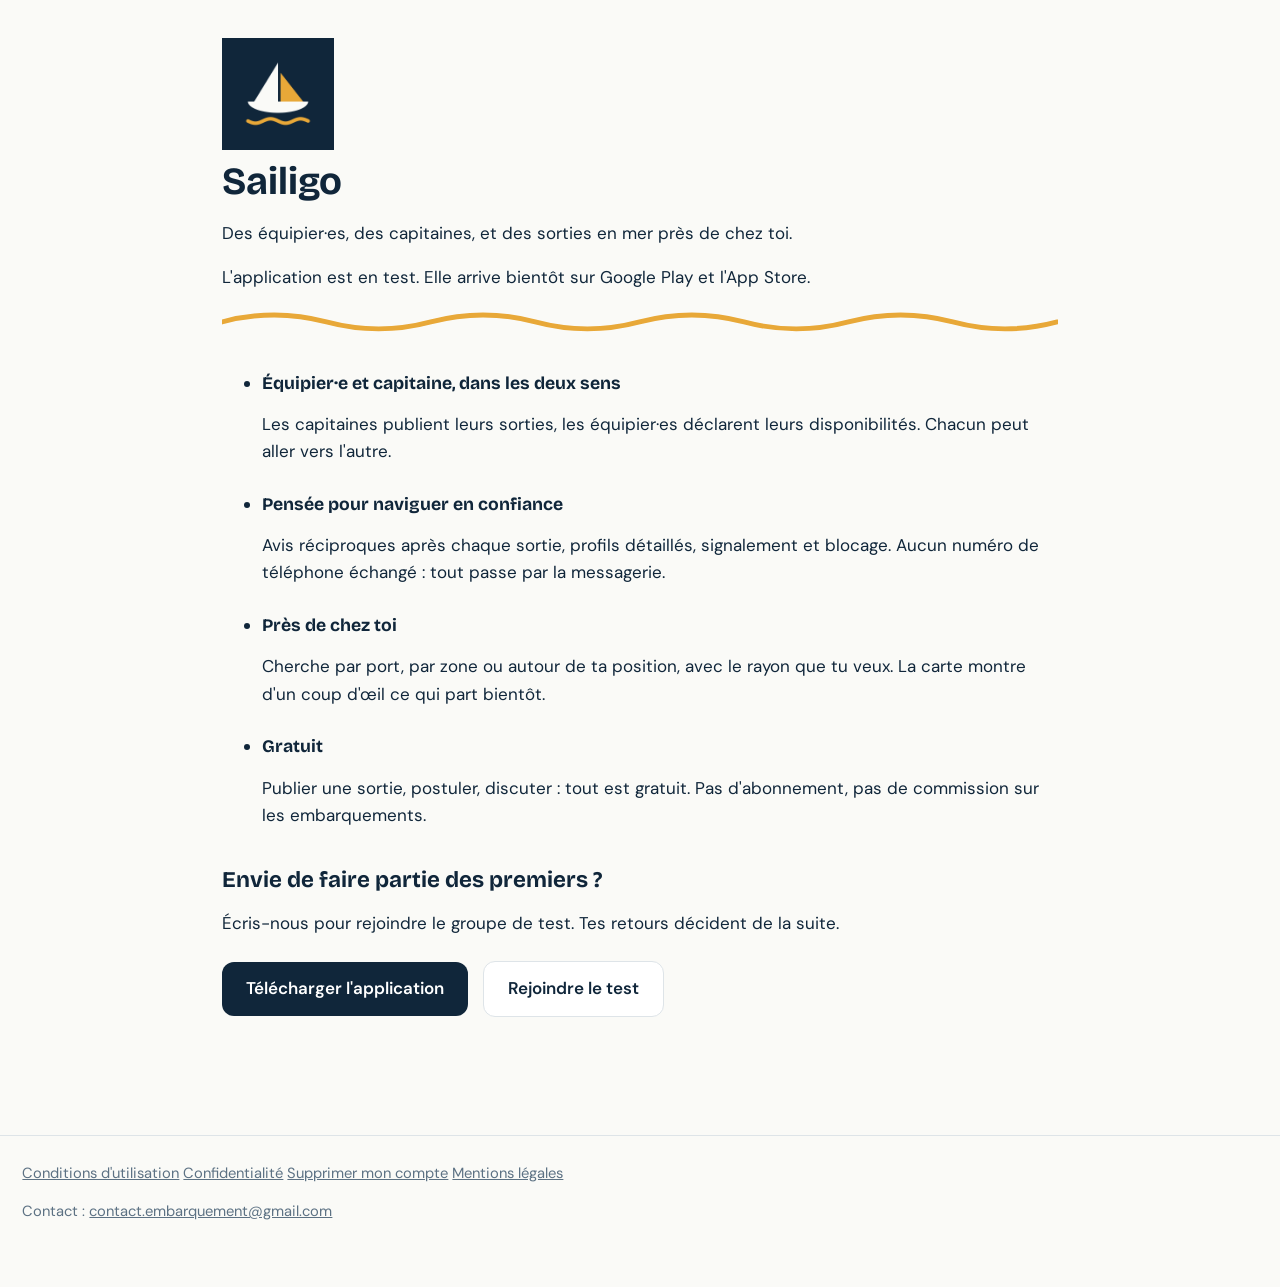
==== index.html @ 261eb2f2 "Site sailigo" ====
<!DOCTYPE html>
<html lang="fr">
<head>
<meta charset="utf-8">
<meta name="viewport" content="width=device-width, initial-scale=1">
<title>Sailigo — trouver un équipage ou un bateau</title>
<meta name="description" content="Sailigo met en relation capitaines et équipier·es pour naviguer à la voile, près de chez toi.">
<link rel="icon" href="favicon.png">
<link rel="preconnect" href="https://fonts.googleapis.com">
<link rel="preconnect" href="https://fonts.gstatic.com" crossorigin>
<link href="https://fonts.googleapis.com/css2?family=Bricolage+Grotesque:opsz,wght@12..96,600;12..96,700&family=DM+Sans:ital,wght@0,400;0,500;0,600;1,400&display=swap" rel="stylesheet">
<link rel="stylesheet" href="style.css">
</head>
<body>

<main>
  <section class="ouverture">
    <div class="ouverture-contenu">
      <img class="logo" src="icon.png" alt="" width="112" height="112">
      <h1>Sailigo</h1>
      <p class="accroche">Des équipier·es, des capitaines, et des sorties en mer près de chez toi.</p>
      <p class="statut">L'application est en test. Elle arrive bientôt sur Google Play et l'App Store.</p>
    </div>
    <svg class="vague vague-ouverture" viewBox="0 0 1200 40" preserveAspectRatio="none" aria-hidden="true">
  <path d="M0 20 Q 75 0 150 20 T 300 20 T 450 20 T 600 20 T 750 20 T 900 20 T 1050 20 T 1200 20"
        fill="none" stroke="#E8A838" stroke-width="7" stroke-linecap="round"/>
</svg>
  </section>

  <section class="arguments">
    <ul>
<li><h3>Équipier·e et capitaine, dans les deux sens</h3><p>Les capitaines publient leurs sorties, les équipier·es déclarent leurs disponibilités. Chacun peut aller vers l&#x27;autre.</p></li>
<li><h3>Pensée pour naviguer en confiance</h3><p>Avis réciproques après chaque sortie, profils détaillés, signalement et blocage. Aucun numéro de téléphone échangé : tout passe par la messagerie.</p></li>
<li><h3>Près de chez toi</h3><p>Cherche par port, par zone ou autour de ta position, avec le rayon que tu veux. La carte montre d&#x27;un coup d&#x27;œil ce qui part bientôt.</p></li>
<li><h3>Gratuit</h3><p>Publier une sortie, postuler, discuter : tout est gratuit. Pas d&#x27;abonnement, pas de commission sur les embarquements.</p></li>
    </ul>
  </section>

  <section class="rejoindre">
    <h2>Envie de faire partie des premiers ?</h2>
    <p>Écris-nous pour rejoindre le groupe de test. Tes retours décident de la suite.</p>
    <a class="bouton" href="telecharger.html">Télécharger l'application</a>
      <a class="bouton clair" href="mailto:contact.embarquement@gmail.com?subject=Rejoindre%20le%20test%20de%20Sailigo">Rejoindre le test</a>
  </section>
</main>
<footer class="pied">
  <nav aria-label="Informations légales">
    <a href="conditions.html">Conditions d'utilisation</a>
    <a href="confidentialite.html">Confidentialité</a>
    <a href="suppression-compte.html">Supprimer mon compte</a>
    <a href="mentions-legales.html">Mentions légales</a>
  </nav>
  <p>Contact : <a href="mailto:contact.embarquement@gmail.com">contact.embarquement@gmail.com</a></p>
</footer>
</body>
</html>
---- style.css ----
/* Sailigo — feuille de style commune aux cinq pages.
   Mêmes couleurs et mêmes polices que l'application. */

:root {
  --encre: #10263A;
  --encre-douce: #5C7183;
  --fond: #FAFAF7;
  --surface: #FFFFFF;
  --bordure: #DEE4E8;
  --ambre: #E8A838;
}

* { box-sizing: border-box; }

body {
  margin: 0;
  background: var(--fond);
  color: var(--encre);
  font-family: 'DM Sans', system-ui, -apple-system, sans-serif;
  font-size: 17px;
  line-height: 1.6;
}

h1, h2, h3 { font-family: 'Bricolage Grotesque', system-ui, sans-serif; line-height: 1.15; }
h1 { font-size: 2.4rem; margin: 0 0 .6rem; }
h2 { font-size: 1.4rem; margin: 2.4rem 0 .6rem; }
h3 { font-size: 1.1rem; margin: 1.6rem 0 .4rem; }

a { color: var(--encre); }

.bandeau {
  background: var(--encre);
  padding: 1rem 1.4rem;
}
.bandeau .dedans {
  max-width: 880px;
  margin: 0 auto;
  display: flex;
  align-items: center;
  gap: .8rem;
}
.bandeau img { width: 38px; height: 38px; border-radius: 10px; }
.bandeau span {
  font-family: 'Bricolage Grotesque', sans-serif;
  font-weight: 700;
  font-size: 1.3rem;
  color: var(--surface);
}
.bandeau a { color: var(--surface); text-decoration: none; display: flex; align-items: center; gap: .8rem; }

main { max-width: 880px; margin: 0 auto; padding: 2.4rem 1.4rem 4rem; }

.chapeau { font-size: 1.15rem; color: var(--encre-douce); margin-bottom: 2rem; }

.carte {
  background: var(--surface);
  border: 1px solid var(--bordure);
  border-radius: 14px;
  padding: 1.2rem 1.4rem;
  margin: 1rem 0;
}

.atouts { display: grid; gap: 1rem; grid-template-columns: repeat(auto-fit, minmax(240px, 1fr)); margin: 2rem 0; }
.atouts h3 { margin-top: 0; }
.atouts p { margin: 0; color: var(--encre-douce); font-size: .97rem; }

.bouton {
  display: inline-block;
  background: var(--encre);
  color: var(--surface);
  text-decoration: none;
  font-weight: 600;
  padding: .85rem 1.5rem;
  border-radius: 12px;
  margin: .4rem .6rem .4rem 0;
}
.bouton.clair { background: var(--surface); color: var(--encre); border: 1px solid var(--bordure); }

.etiquette {
  display: inline-block;
  background: var(--ambre);
  color: var(--encre);
  font-weight: 700;
  font-size: .78rem;
  letter-spacing: .06em;
  text-transform: uppercase;
  padding: .2rem .6rem;
  border-radius: 5px;
}

ol.etapes { padding-left: 1.2rem; }
ol.etapes li { margin-bottom: .6rem; }

footer {
  border-top: 1px solid var(--bordure);
  margin-top: 3rem;
  padding: 1.6rem 1.4rem 3rem;
  color: var(--encre-douce);
  font-size: .92rem;
}
footer .dedans { max-width: 880px; margin: 0 auto; display: flex; flex-wrap: wrap; gap: .4rem 1.2rem; }
footer a { color: var(--encre-douce); }
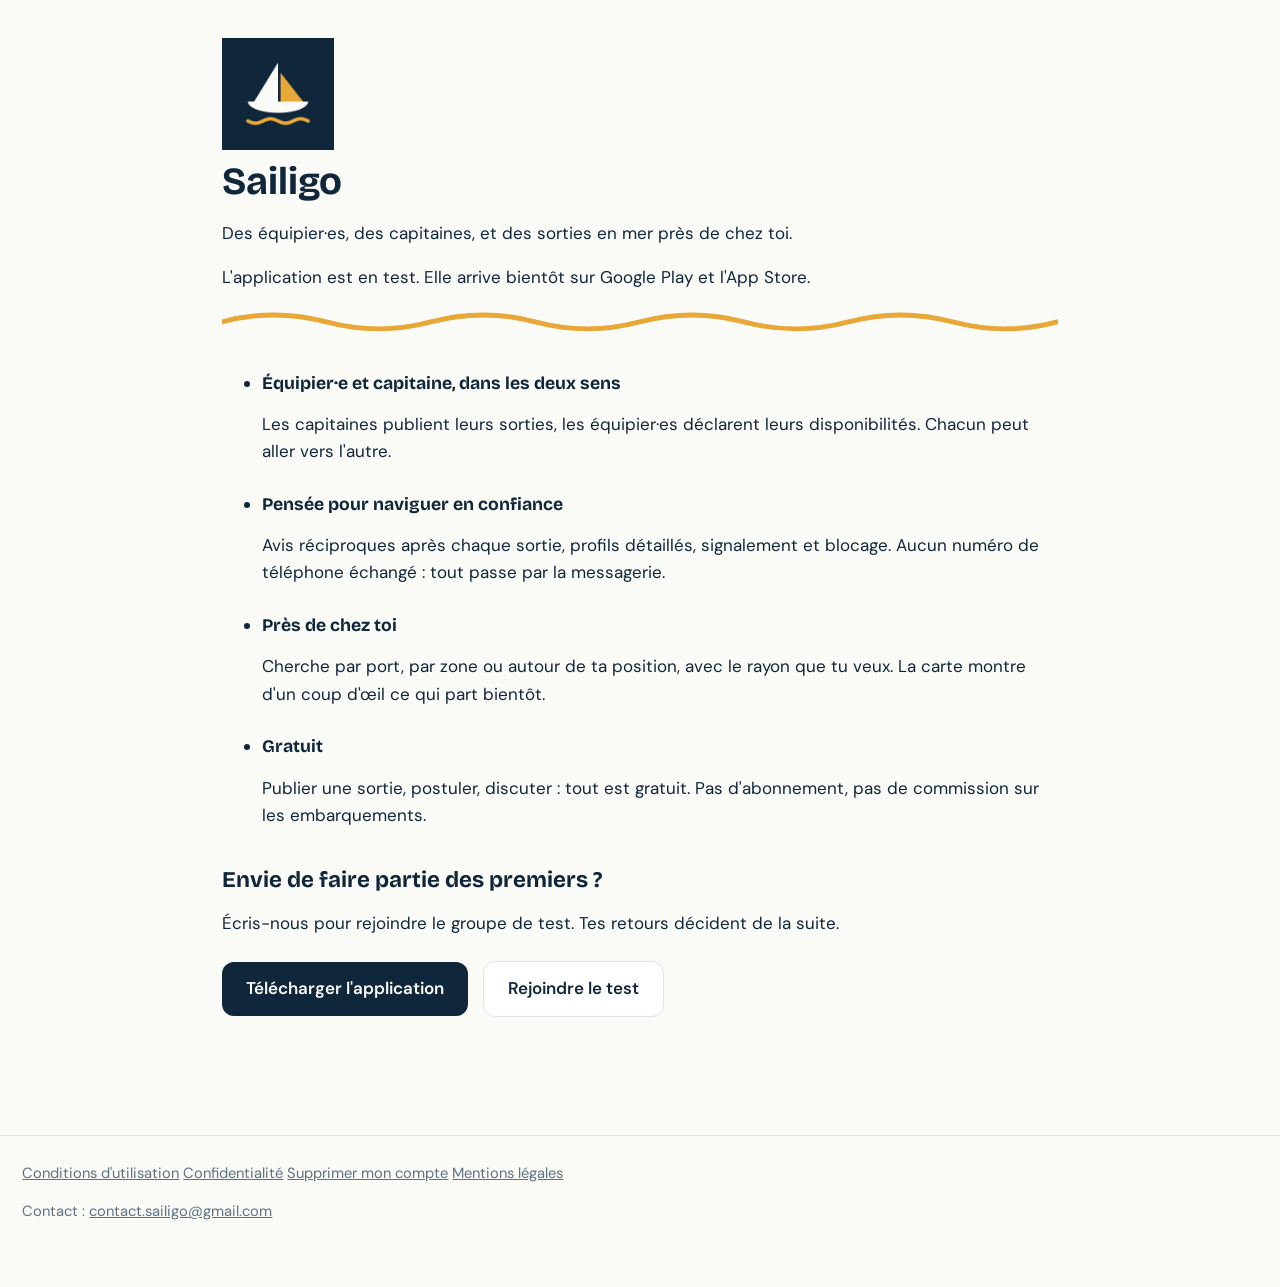
==== commit 727ecb2f: "Nouvelle adresse mail" ====
--- a/index.html
+++ b/index.html
@@ -40,7 +40,7 @@
     <h2>Envie de faire partie des premiers ?</h2>
     <p>Écris-nous pour rejoindre le groupe de test. Tes retours décident de la suite.</p>
     <a class="bouton" href="telecharger.html">Télécharger l'application</a>
-      <a class="bouton clair" href="mailto:contact.embarquement@gmail.com?subject=Rejoindre%20le%20test%20de%20Sailigo">Rejoindre le test</a>
+      <a class="bouton clair" href="mailto:contact.sailigo@gmail.com?subject=Rejoindre%20le%20test%20de%20Sailigo">Rejoindre le test</a>
   </section>
 </main>
 <footer class="pied">
@@ -50,7 +50,7 @@
     <a href="suppression-compte.html">Supprimer mon compte</a>
     <a href="mentions-legales.html">Mentions légales</a>
   </nav>
-  <p>Contact : <a href="mailto:contact.embarquement@gmail.com">contact.embarquement@gmail.com</a></p>
+  <p>Contact : <a href="mailto:contact.sailigo@gmail.com">contact.sailigo@gmail.com</a></p>
 </footer>
 </body>
 </html>
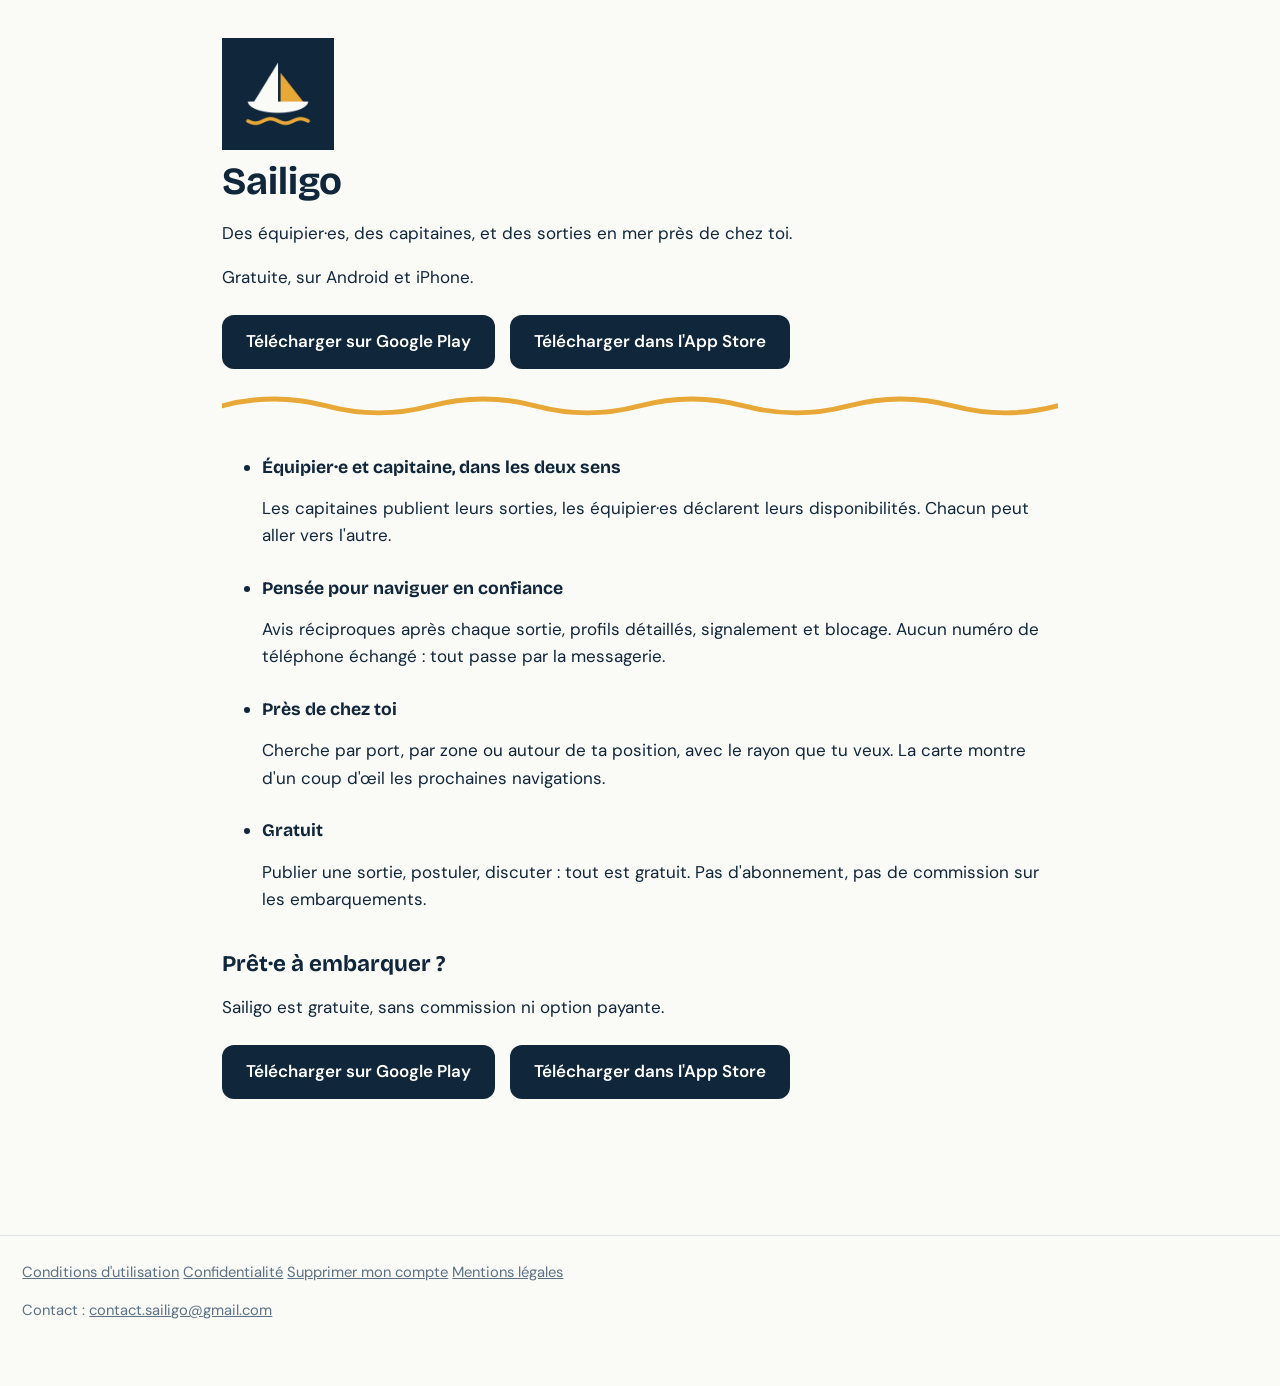
==== commit 4ba70ea6: "Lien vers google et app store" ====
--- a/index.html
+++ b/index.html
@@ -6,9 +6,6 @@
 <title>Sailigo — trouver un équipage ou un bateau</title>
 <meta name="description" content="Sailigo met en relation capitaines et équipier·es pour naviguer à la voile, près de chez toi.">
 <link rel="icon" href="favicon.png">
-<link rel="preconnect" href="https://fonts.googleapis.com">
-<link rel="preconnect" href="https://fonts.gstatic.com" crossorigin>
-<link href="https://fonts.googleapis.com/css2?family=Bricolage+Grotesque:opsz,wght@12..96,600;12..96,700&family=DM+Sans:ital,wght@0,400;0,500;0,600;1,400&display=swap" rel="stylesheet">
 <link rel="stylesheet" href="style.css">
 </head>
 <body>
@@ -19,7 +16,11 @@
       <img class="logo" src="icon.png" alt="" width="112" height="112">
       <h1>Sailigo</h1>
       <p class="accroche">Des équipier·es, des capitaines, et des sorties en mer près de chez toi.</p>
-      <p class="statut">L'application est en test. Elle arrive bientôt sur Google Play et l'App Store.</p>
+      <p class="statut">Gratuite, sur Android et iPhone.</p>
+      <p class="telechargement">
+        <a class="bouton" href="https://play.google.com/store/apps/details?id=com.sailigo.app">Télécharger sur Google Play</a>
+        <a class="bouton" href="https://apps.apple.com/fr/app/id6826124470">Télécharger dans l'App Store</a>
+      </p>
     </div>
     <svg class="vague vague-ouverture" viewBox="0 0 1200 40" preserveAspectRatio="none" aria-hidden="true">
   <path d="M0 20 Q 75 0 150 20 T 300 20 T 450 20 T 600 20 T 750 20 T 900 20 T 1050 20 T 1200 20"
@@ -31,16 +32,18 @@
     <ul>
 <li><h3>Équipier·e et capitaine, dans les deux sens</h3><p>Les capitaines publient leurs sorties, les équipier·es déclarent leurs disponibilités. Chacun peut aller vers l&#x27;autre.</p></li>
 <li><h3>Pensée pour naviguer en confiance</h3><p>Avis réciproques après chaque sortie, profils détaillés, signalement et blocage. Aucun numéro de téléphone échangé : tout passe par la messagerie.</p></li>
-<li><h3>Près de chez toi</h3><p>Cherche par port, par zone ou autour de ta position, avec le rayon que tu veux. La carte montre d&#x27;un coup d&#x27;œil ce qui part bientôt.</p></li>
+<li><h3>Près de chez toi</h3><p>Cherche par port, par zone ou autour de ta position, avec le rayon que tu veux. La carte montre d&#x27;un coup d&#x27;œil les prochaines navigations.</p></li>
 <li><h3>Gratuit</h3><p>Publier une sortie, postuler, discuter : tout est gratuit. Pas d&#x27;abonnement, pas de commission sur les embarquements.</p></li>
     </ul>
   </section>
 
   <section class="rejoindre">
-    <h2>Envie de faire partie des premiers ?</h2>
-    <p>Écris-nous pour rejoindre le groupe de test. Tes retours décident de la suite.</p>
-    <a class="bouton" href="telecharger.html">Télécharger l'application</a>
-      <a class="bouton clair" href="mailto:contact.sailigo@gmail.com?subject=Rejoindre%20le%20test%20de%20Sailigo">Rejoindre le test</a>
+    <h2>Prêt·e à embarquer ?</h2>
+    <p>Sailigo est gratuite, sans commission ni option payante.</p>
+    <p class="telechargement">
+        <a class="bouton" href="https://play.google.com/store/apps/details?id=com.sailigo.app">Télécharger sur Google Play</a>
+        <a class="bouton" href="https://apps.apple.com/fr/app/id6826124470">Télécharger dans l'App Store</a>
+      </p>
   </section>
 </main>
 <footer class="pied">
--- a/style.css
+++ b/style.css
@@ -1,3 +1,28 @@
+/* Polices servies depuis ce site, et non depuis les serveurs de Google :
+   aucune adresse IP de visiteur n'est transmise à un tiers pour les
+   afficher. Fichiers variables, allégés aux caractères du français. */
+@font-face {
+  font-family: 'Bricolage Grotesque';
+  src: url('polices/bricolage-grotesque.woff2') format('woff2');
+  font-weight: 200 800;
+  font-style: normal;
+  font-display: swap;
+}
+@font-face {
+  font-family: 'DM Sans';
+  src: url('polices/dm-sans.woff2') format('woff2');
+  font-weight: 100 1000;
+  font-style: normal;
+  font-display: swap;
+}
+@font-face {
+  font-family: 'DM Sans';
+  src: url('polices/dm-sans-italique.woff2') format('woff2');
+  font-weight: 100 1000;
+  font-style: italic;
+  font-display: swap;
+}
+
 /* Sailigo — feuille de style commune aux cinq pages.
    Mêmes couleurs et mêmes polices que l'application. */
 
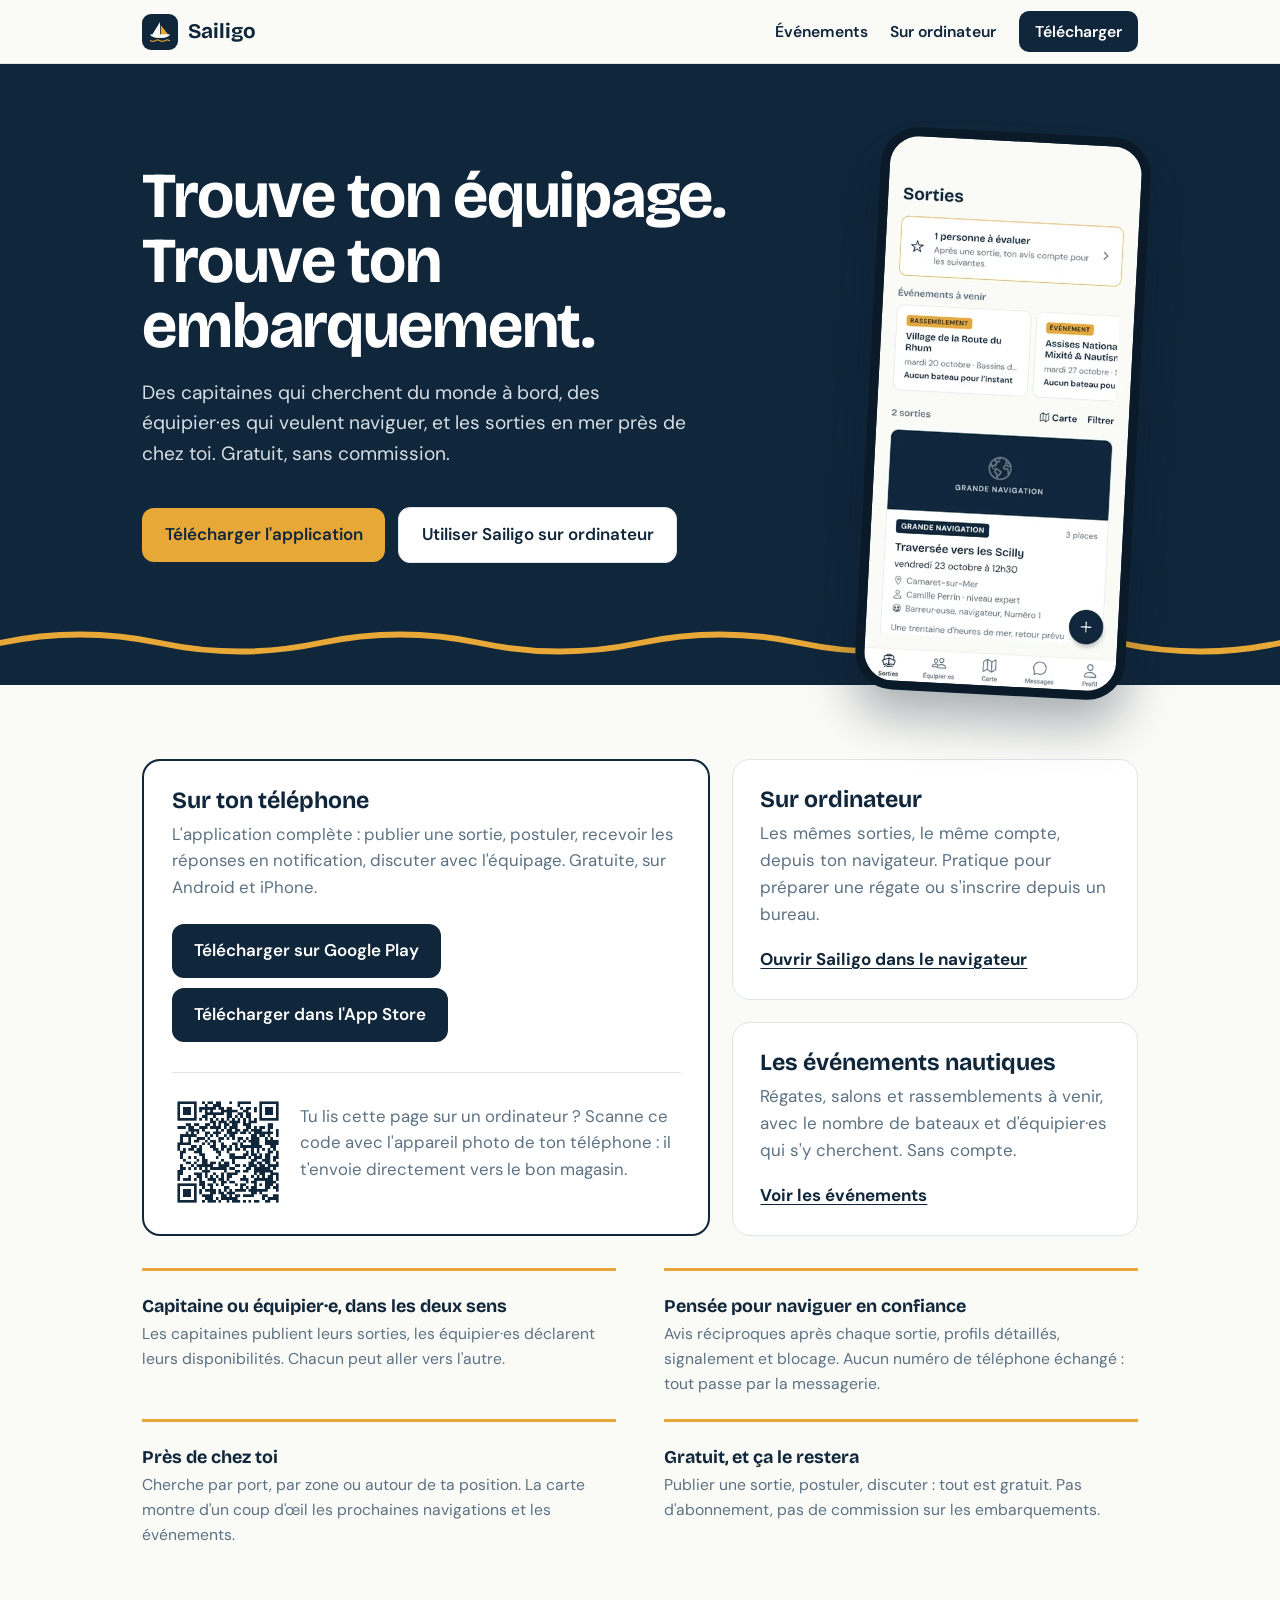
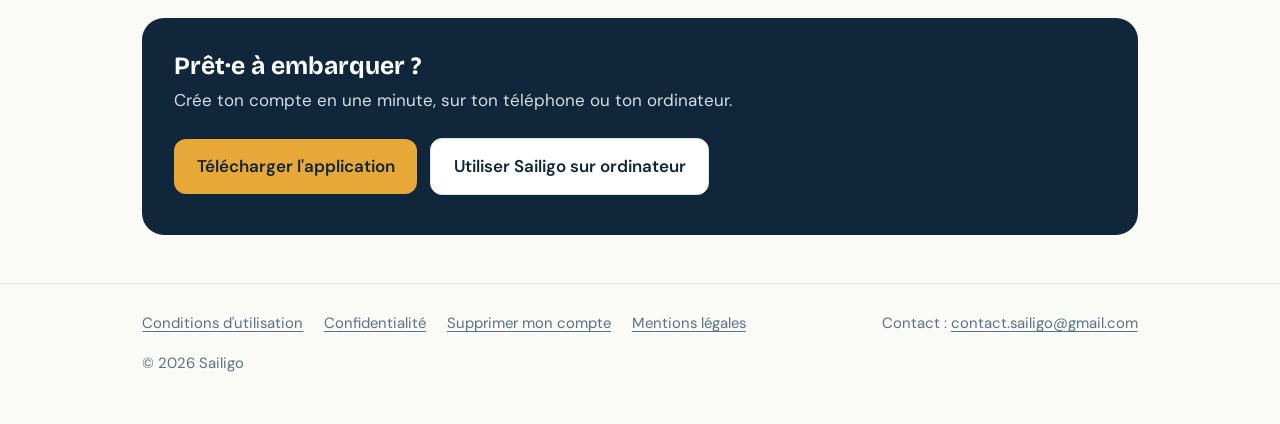
==== commit 7a686930: "Site unifié" ====
--- a/index.html
+++ b/index.html
@@ -4,56 +4,96 @@
 <meta charset="utf-8">
 <meta name="viewport" content="width=device-width, initial-scale=1">
 <title>Sailigo — trouver un équipage ou un bateau</title>
-<meta name="description" content="Sailigo met en relation capitaines et équipier·es pour naviguer à la voile, près de chez toi.">
+<meta name="description" content="Sailigo met en relation capitaines et équipier·es pour naviguer à la voile, près de chez toi. Gratuit, sur Android, iPhone et ordinateur.">
 <link rel="icon" href="favicon.png">
 <link rel="stylesheet" href="style.css">
 </head>
 <body>
 
-<main>
+<header class="barre">
+  <div class="barre-dedans">
+    <a class="marque" href="index.html"><img src="icon.png" alt="" width="36" height="36"><span>Sailigo</span></a>
+    <nav class="menu" aria-label="Navigation principale">
+      <a href="https://app.sailigo.org/evenements-public">Événements</a>
+      <a class="menu-ordinateur" href="https://app.sailigo.org">Sur ordinateur</a>
+      <a class="menu-action" href="telecharger.html">Télécharger</a>
+    </nav>
+  </div>
+</header>
+
+<main class="accueil">
   <section class="ouverture">
-    <div class="ouverture-contenu">
-      <img class="logo" src="icon.png" alt="" width="112" height="112">
-      <h1>Sailigo</h1>
-      <p class="accroche">Des équipier·es, des capitaines, et des sorties en mer près de chez toi.</p>
-      <p class="statut">Gratuite, sur Android et iPhone.</p>
-      <p class="telechargement">
-        <a class="bouton" href="https://play.google.com/store/apps/details?id=com.sailigo.app">Télécharger sur Google Play</a>
-        <a class="bouton" href="https://apps.apple.com/fr/app/id6826124470">Télécharger dans l'App Store</a>
-      </p>
+    <div class="ouverture-dedans">
+      <div class="ouverture-texte">
+      <h1><span>Trouve ton équipage.</span> <span>Trouve ton embarquement.</span></h1>
+      <p class="accroche">Des capitaines qui cherchent du monde à bord, des équipier·es qui veulent naviguer, et les sorties en mer près de chez toi. Gratuit, sans commission.</p>
+      <a class="bouton ambre" href="telecharger.html">Télécharger l'application</a>
+      <a class="bouton clair" href="https://app.sailigo.org">Utiliser Sailigo sur ordinateur</a>
+      </div>
+      <div class="telephone" aria-hidden="true">
+        <img src="capture-sorties.webp" alt="" width="360" height="779">
+      </div>
     </div>
-    <svg class="vague vague-ouverture" viewBox="0 0 1200 40" preserveAspectRatio="none" aria-hidden="true">
-  <path d="M0 20 Q 75 0 150 20 T 300 20 T 450 20 T 600 20 T 750 20 T 900 20 T 1050 20 T 1200 20"
-        fill="none" stroke="#E8A838" stroke-width="7" stroke-linecap="round"/>
-</svg>
+    <svg class="vague" viewBox="0 0 1200 40" preserveAspectRatio="none" aria-hidden="true">
+      <path d="M0 20 Q 75 0 150 20 T 300 20 T 450 20 T 600 20 T 750 20 T 900 20 T 1050 20 T 1200 20"
+            fill="none" stroke="#E8A838" stroke-width="7" stroke-linecap="round"/>
+    </svg>
   </section>
 
-  <section class="arguments">
+  <section class="portes" aria-label="Accéder à Sailigo">
+    <div class="porte porte-principale">
+      <h2>Sur ton téléphone</h2>
+      <p>L'application complète : publier une sortie, postuler, recevoir les réponses en notification, discuter avec l'équipage. Gratuite, sur Android et iPhone.</p>
+      <a class="bouton" href="https://play.google.com/store/apps/details?id=com.sailigo.app">Télécharger sur Google Play</a>
+      <a class="bouton" href="https://apps.apple.com/fr/app/id6826124470">Télécharger dans l'App Store</a>
+      <div class="qr">
+        <img src="qr-telecharger.png" alt="QR code de téléchargement de Sailigo" width="112" height="112">
+        <p>Tu lis cette page sur un ordinateur ? Scanne ce code avec l'appareil photo de ton téléphone : il t'envoie directement vers le bon magasin.</p>
+      </div>
+    </div>
+    <div class="porte porte-secondaire">
+      <h2>Sur ordinateur</h2>
+      <p>Les mêmes sorties, le même compte, depuis ton navigateur. Pratique pour préparer une régate ou s'inscrire depuis un bureau.</p>
+      <a class="lien-fort" href="https://app.sailigo.org">Ouvrir Sailigo dans le navigateur</a>
+    </div>
+    <div class="porte porte-secondaire">
+      <h2>Les événements nautiques</h2>
+      <p>Régates, salons et rassemblements à venir, avec le nombre de bateaux et d'équipier·es qui s'y cherchent. Sans compte.</p>
+      <a class="lien-fort" href="https://app.sailigo.org/evenements-public">Voir les événements</a>
+    </div>
+  </section>
+
+  <section class="arguments" aria-label="Pourquoi Sailigo">
     <ul>
-<li><h3>Équipier·e et capitaine, dans les deux sens</h3><p>Les capitaines publient leurs sorties, les équipier·es déclarent leurs disponibilités. Chacun peut aller vers l&#x27;autre.</p></li>
-<li><h3>Pensée pour naviguer en confiance</h3><p>Avis réciproques après chaque sortie, profils détaillés, signalement et blocage. Aucun numéro de téléphone échangé : tout passe par la messagerie.</p></li>
-<li><h3>Près de chez toi</h3><p>Cherche par port, par zone ou autour de ta position, avec le rayon que tu veux. La carte montre d&#x27;un coup d&#x27;œil les prochaines navigations.</p></li>
-<li><h3>Gratuit</h3><p>Publier une sortie, postuler, discuter : tout est gratuit. Pas d&#x27;abonnement, pas de commission sur les embarquements.</p></li>
+      <li><h3>Capitaine ou équipier·e, dans les deux sens</h3><p>Les capitaines publient leurs sorties, les équipier·es déclarent leurs disponibilités. Chacun peut aller vers l'autre.</p></li>
+      <li><h3>Pensée pour naviguer en confiance</h3><p>Avis réciproques après chaque sortie, profils détaillés, signalement et blocage. Aucun numéro de téléphone échangé : tout passe par la messagerie.</p></li>
+      <li><h3>Près de chez toi</h3><p>Cherche par port, par zone ou autour de ta position. La carte montre d'un coup d'œil les prochaines navigations et les événements.</p></li>
+      <li><h3>Gratuit, et ça le restera</h3><p>Publier une sortie, postuler, discuter : tout est gratuit. Pas d'abonnement, pas de commission sur les embarquements.</p></li>
     </ul>
   </section>
 
   <section class="rejoindre">
-    <h2>Prêt·e à embarquer ?</h2>
-    <p>Sailigo est gratuite, sans commission ni option payante.</p>
-    <p class="telechargement">
-        <a class="bouton" href="https://play.google.com/store/apps/details?id=com.sailigo.app">Télécharger sur Google Play</a>
-        <a class="bouton" href="https://apps.apple.com/fr/app/id6826124470">Télécharger dans l'App Store</a>
-      </p>
+    <div class="rejoindre-dedans">
+      <h2>Prêt·e à embarquer ?</h2>
+      <p>Crée ton compte en une minute, sur ton téléphone ou ton ordinateur.</p>
+      <a class="bouton ambre" href="telecharger.html">Télécharger l'application</a>
+      <a class="bouton clair" href="https://app.sailigo.org">Utiliser Sailigo sur ordinateur</a>
+    </div>
   </section>
 </main>
+
 <footer class="pied">
-  <nav aria-label="Informations légales">
-    <a href="conditions.html">Conditions d'utilisation</a>
-    <a href="confidentialite.html">Confidentialité</a>
-    <a href="suppression-compte.html">Supprimer mon compte</a>
-    <a href="mentions-legales.html">Mentions légales</a>
-  </nav>
-  <p>Contact : <a href="mailto:contact.sailigo@gmail.com">contact.sailigo@gmail.com</a></p>
+  <div class="pied-dedans">
+    <nav aria-label="Informations légales">
+      <a href="conditions.html">Conditions d'utilisation</a>
+      <a href="confidentialite.html">Confidentialité</a>
+      <a href="suppression-compte.html">Supprimer mon compte</a>
+      <a href="mentions-legales.html">Mentions légales</a>
+    </nav>
+    <p>Contact : <a href="mailto:contact.sailigo@gmail.com">contact.sailigo@gmail.com</a></p>
+    <p>© 2026 Sailigo</p>
+  </div>
 </footer>
+
 </body>
 </html>
--- a/style.css
+++ b/style.css
@@ -1,6 +1,9 @@
+/* Sailigo — feuille de style commune à toutes les pages du site.
+   Mêmes couleurs, mêmes polices et même vague que l'application. */
+
 /* Polices servies depuis ce site, et non depuis les serveurs de Google :
    aucune adresse IP de visiteur n'est transmise à un tiers pour les
-   afficher. Fichiers variables, allégés aux caractères du français. */
+   afficher. */
 @font-face {
   font-family: 'Bricolage Grotesque';
   src: url('polices/bricolage-grotesque.woff2') format('woff2');
@@ -22,9 +25,6 @@
   font-style: italic;
   font-display: swap;
 }
-
-/* Sailigo — feuille de style commune aux cinq pages.
-   Mêmes couleurs et mêmes polices que l'application. */
 
 :root {
   --encre: #10263A;
@@ -33,9 +33,14 @@
   --surface: #FFFFFF;
   --bordure: #DEE4E8;
   --ambre: #E8A838;
+  --nuit-claire: #1C3A54;
+  --largeur: 1040px;
 }
 
 * { box-sizing: border-box; }
+
+html { scroll-behavior: smooth; }
+@media (prefers-reduced-motion: reduce) { html { scroll-behavior: auto; } }
 
 body {
   margin: 0;
@@ -44,50 +49,51 @@
   font-family: 'DM Sans', system-ui, -apple-system, sans-serif;
   font-size: 17px;
   line-height: 1.6;
-}
-
-h1, h2, h3 { font-family: 'Bricolage Grotesque', system-ui, sans-serif; line-height: 1.15; }
-h1 { font-size: 2.4rem; margin: 0 0 .6rem; }
-h2 { font-size: 1.4rem; margin: 2.4rem 0 .6rem; }
-h3 { font-size: 1.1rem; margin: 1.6rem 0 .4rem; }
-
-a { color: var(--encre); }
-
-.bandeau {
-  background: var(--encre);
-  padding: 1rem 1.4rem;
-}
-.bandeau .dedans {
-  max-width: 880px;
-  margin: 0 auto;
+  -webkit-font-smoothing: antialiased;
+}
+
+h1, h2, h3 { font-family: 'Bricolage Grotesque', system-ui, sans-serif; line-height: 1.12; font-weight: 700; }
+h2 { font-size: 1.55rem; margin: 2.6rem 0 .7rem; }
+h3 { font-size: 1.12rem; margin: 1.6rem 0 .4rem; }
+
+a { color: var(--encre); text-underline-offset: 3px; }
+a:focus-visible, .bouton:focus-visible { outline: 3px solid var(--ambre); outline-offset: 3px; border-radius: 6px; }
+
+/* ---------- La barre du haut, sur toutes les pages ---------- */
+
+.barre {
+  position: sticky;
+  top: 0;
+  z-index: 10;
+  background: rgba(250, 250, 247, .94);
+  backdrop-filter: blur(8px);
+  border-bottom: 1px solid var(--bordure);
+}
+.barre-dedans {
+  max-width: var(--largeur);
+  margin: 0 auto;
+  padding: .7rem 1.4rem;
   display: flex;
   align-items: center;
-  gap: .8rem;
-}
-.bandeau img { width: 38px; height: 38px; border-radius: 10px; }
-.bandeau span {
-  font-family: 'Bricolage Grotesque', sans-serif;
-  font-weight: 700;
-  font-size: 1.3rem;
+  justify-content: space-between;
+  gap: 1rem;
+  flex-wrap: wrap;
+}
+.marque { display: flex; align-items: center; gap: .6rem; text-decoration: none; }
+.marque img { width: 36px; height: 36px; border-radius: 9px; }
+.marque span { font-family: 'Bricolage Grotesque', sans-serif; font-weight: 700; font-size: 1.3rem; }
+.menu { display: flex; align-items: center; gap: .3rem 1.4rem; flex-wrap: wrap; }
+.menu a { text-decoration: none; font-weight: 600; font-size: .98rem; }
+.menu a:hover { text-decoration: underline; }
+.menu .menu-action {
+  background: var(--encre);
   color: var(--surface);
-}
-.bandeau a { color: var(--surface); text-decoration: none; display: flex; align-items: center; gap: .8rem; }
-
-main { max-width: 880px; margin: 0 auto; padding: 2.4rem 1.4rem 4rem; }
-
-.chapeau { font-size: 1.15rem; color: var(--encre-douce); margin-bottom: 2rem; }
-
-.carte {
-  background: var(--surface);
-  border: 1px solid var(--bordure);
-  border-radius: 14px;
-  padding: 1.2rem 1.4rem;
-  margin: 1rem 0;
-}
-
-.atouts { display: grid; gap: 1rem; grid-template-columns: repeat(auto-fit, minmax(240px, 1fr)); margin: 2rem 0; }
-.atouts h3 { margin-top: 0; }
-.atouts p { margin: 0; color: var(--encre-douce); font-size: .97rem; }
+  padding: .5rem 1rem;
+  border-radius: 10px;
+}
+.menu .menu-action:hover { text-decoration: none; background: var(--nuit-claire); }
+
+/* ---------- Les boutons ---------- */
 
 .bouton {
   display: inline-block;
@@ -95,33 +101,148 @@
   color: var(--surface);
   text-decoration: none;
   font-weight: 600;
-  padding: .85rem 1.5rem;
+  padding: .85rem 1.4rem;
   border-radius: 12px;
-  margin: .4rem .6rem .4rem 0;
-}
+  margin: .3rem .5rem .3rem 0;
+}
+.bouton:hover { background: var(--nuit-claire); }
 .bouton.clair { background: var(--surface); color: var(--encre); border: 1px solid var(--bordure); }
-
-.etiquette {
-  display: inline-block;
-  background: var(--ambre);
-  color: var(--encre);
-  font-weight: 700;
-  font-size: .78rem;
-  letter-spacing: .06em;
-  text-transform: uppercase;
-  padding: .2rem .6rem;
-  border-radius: 5px;
-}
-
-ol.etapes { padding-left: 1.2rem; }
+.bouton.clair:hover { border-color: var(--encre); }
+.bouton.ambre { background: var(--ambre); color: var(--encre); }
+.bouton.ambre:hover { background: #F0B84F; }
+
+/* ---------- L'accueil ---------- */
+
+.ouverture { background: var(--encre); color: var(--surface); position: relative; }
+.ouverture-dedans {
+  max-width: var(--largeur);
+  margin: 0 auto;
+  padding: 4.2rem 1.4rem 5.4rem;
+}
+.ouverture h1 {
+  font-size: clamp(2.4rem, 5.6vw, 4rem);
+  line-height: 1.02;
+  letter-spacing: -.02em;
+  margin: 0 0 1.2rem;
+}
+.ouverture .accroche { font-size: 1.2rem; max-width: 34rem; color: #D5DEE6; margin: 0 0 2rem; }
+.ouverture .vague { position: absolute; left: 0; right: 0; bottom: 1.6rem; width: 100%; height: 34px; }
+.ouverture-dedans { display: grid; grid-template-columns: 1fr auto; gap: 2.4rem; align-items: center; }
+.ouverture h1 span { display: block; }
+.telephone {
+  position: relative;
+  z-index: 1;
+  width: 270px;
+  margin-bottom: -6rem;
+  border: 9px solid #0A1A28;
+  border-radius: 38px;
+  overflow: hidden;
+  background: #0A1A28;
+  box-shadow: 0 24px 50px rgba(10, 26, 40, .35);
+  transform: rotate(3deg);
+}
+.telephone img { display: block; width: 100%; height: auto; }
+
+.qr { display: flex; gap: 1rem; align-items: center; margin-top: 1.6rem; padding-top: 1.4rem; border-top: 1px solid var(--bordure); }
+.qr img { flex: none; border-radius: 8px; }
+.qr p { margin: 0; font-size: .95rem; }
+
+.portes {
+  max-width: var(--largeur);
+  margin: 0 auto;
+  padding: 4.6rem 1.4rem 1rem;
+  display: grid;
+  grid-template-columns: 1.4fr 1fr;
+  gap: 1.4rem;
+}
+.porte { border-radius: 18px; padding: 1.6rem 1.7rem; }
+.porte h2 { margin: 0 0 .5rem; font-size: 1.45rem; }
+.porte p { margin: 0 0 1.1rem; color: var(--encre-douce); }
+.porte-principale { grid-row: span 2; background: var(--surface); border: 2px solid var(--encre); }
+.porte-principale p { font-size: 1.05rem; }
+.porte-secondaire { background: var(--surface); border: 1px solid var(--bordure); }
+.porte .lien-fort { font-weight: 700; }
+
+.arguments {
+  max-width: var(--largeur);
+  margin: 0 auto;
+  padding: 1rem 1.4rem 1rem;
+}
+.arguments ul {
+  list-style: none;
+  padding: 0;
+  margin: 0;
+  display: grid;
+  grid-template-columns: repeat(2, 1fr);
+  gap: .4rem 3rem;
+}
+.arguments li { padding: 1rem 0; border-top: 3px solid var(--ambre); }
+.arguments h3 { margin: .6rem 0 .3rem; }
+.arguments p { margin: 0; color: var(--encre-douce); font-size: .98rem; }
+
+.rejoindre {
+  max-width: var(--largeur);
+  margin: 2.4rem auto 0;
+  padding: 0 1.4rem;
+}
+.rejoindre-dedans { background: var(--encre); color: var(--surface); border-radius: 22px; padding: 2.2rem 2rem; }
+.rejoindre h2 { margin: 0 0 .4rem; }
+.rejoindre p { margin: 0 0 1.2rem; color: #D5DEE6; }
+
+/* ---------- Les pages de texte : conditions, confidentialité… ---------- */
+
+main { max-width: 760px; margin: 0 auto; padding: 2.6rem 1.4rem 3rem; }
+main.accueil { max-width: none; padding: 0 0 3rem; }
+.document h1 { font-size: clamp(2rem, 5vw, 2.8rem); margin: 0 0 .4rem; }
+.document .maj { color: var(--encre-douce); margin: 0; }
+.document section { margin-top: .4rem; }
+.document p, .document li { color: #23384A; }
+.vague-titre { display: block; width: 180px; height: 22px; margin: 1rem 0 1.4rem; }
+
+/* La page de téléchargement */
+.chapeau { font-size: 1.15rem; color: var(--encre-douce); margin-bottom: 2rem; }
+.carte {
+  background: var(--surface);
+  border: 1px solid var(--bordure);
+  border-radius: 16px;
+  padding: 1.3rem 1.5rem;
+  margin: 1rem 0;
+}
+
+/* ---------- Le pied de page ---------- */
+
+.pied { border-top: 1px solid var(--bordure); color: var(--encre-douce); font-size: .93rem; }
+.pied-dedans {
+  max-width: var(--largeur);
+  margin: 0 auto;
+  padding: 1.8rem 1.4rem 3rem;
+  display: flex;
+  flex-wrap: wrap;
+  justify-content: space-between;
+  gap: 1rem 2rem;
+}
+.pied nav { display: flex; flex-wrap: wrap; gap: .4rem 1.3rem; }
+.pied a { color: var(--encre-douce); }
+.pied p { margin: 0; }
+
+/* ---------- Sur téléphone ---------- */
+
+@media (max-width: 760px) {
+  .portes { grid-template-columns: 1fr; }
+  .porte-principale { grid-row: auto; }
+  .arguments ul { grid-template-columns: 1fr; }
+  .ouverture-dedans { padding: 3rem 1.4rem 4.6rem; grid-template-columns: 1fr; }
+  .telephone { display: none; }
+  .qr { display: none; }
+  .portes { padding-top: 2.4rem; }
+  .menu { gap: .3rem 1rem; }
+  /* Sur un téléphone, « Sur ordinateur » n'a pas de sens, et la barre
+     tient ainsi sur une ligne. */
+  .menu-ordinateur { display: none; }
+  .barre-dedans { flex-wrap: nowrap; padding: .6rem 1rem; }
+  .menu { flex-wrap: nowrap; white-space: nowrap; }
+}
+
+/* Les étapes numérotées de la suppression de compte : une vraie suite. */
+ol.etapes { padding-left: 1.3rem; }
 ol.etapes li { margin-bottom: .6rem; }
-
-footer {
-  border-top: 1px solid var(--bordure);
-  margin-top: 3rem;
-  padding: 1.6rem 1.4rem 3rem;
-  color: var(--encre-douce);
-  font-size: .92rem;
-}
-footer .dedans { max-width: 880px; margin: 0 auto; display: flex; flex-wrap: wrap; gap: .4rem 1.2rem; }
-footer a { color: var(--encre-douce); }
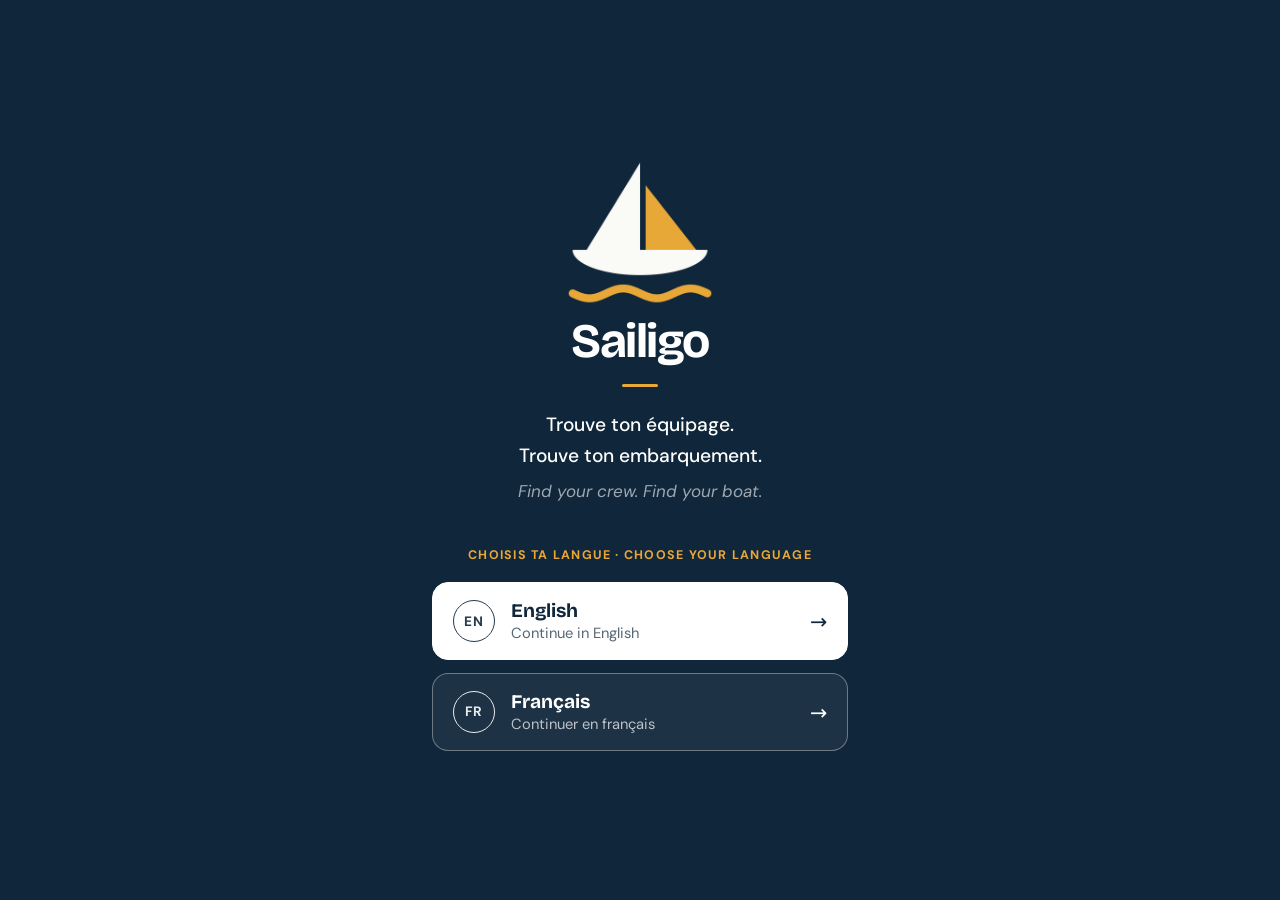
==== commit efb9877f: "site bilingue" ====
--- a/index.html
+++ b/index.html
@@ -3,97 +3,65 @@
 <head>
 <meta charset="utf-8">
 <meta name="viewport" content="width=device-width, initial-scale=1">
-<title>Sailigo — trouver un équipage ou un bateau</title>
-<meta name="description" content="Sailigo met en relation capitaines et équipier·es pour naviguer à la voile, près de chez toi. Gratuit, sur Android, iPhone et ordinateur.">
+<title>Sailigo — Choisis ta langue · Choose your language</title>
+<meta name="description" content="Sailigo met en relation capitaines et équipier·es pour naviguer près de chez toi. Sailigo connects skippers and crew members to go sailing near you.">
 <link rel="icon" href="favicon.png">
 <link rel="stylesheet" href="style.css">
+<link rel="alternate" hreflang="fr" href="https://sailigo.org/fr/">
+<link rel="alternate" hreflang="en" href="https://sailigo.org/en/">
+<link rel="alternate" hreflang="x-default" href="https://sailigo.org/">
+<script>
+  // Déjà venu·e et déjà choisi : on va directement à la bonne langue.
+  // « replace » : le bouton Retour ne ramène pas sur ce choix.
+  (function () {
+    var langue = null;
+    try { langue = localStorage.getItem('langue-site'); } catch (e) {}
+    if (langue === 'fr' || langue === 'en') window.location.replace(langue + '/');
+  })();
+</script>
 </head>
-<body>
+<body class="entree">
 
-<header class="barre">
-  <div class="barre-dedans">
-    <a class="marque" href="index.html"><img src="icon.png" alt="" width="36" height="36"><span>Sailigo</span></a>
-    <nav class="menu" aria-label="Navigation principale">
-      <a href="https://app.sailigo.org/evenements-public">Événements</a>
-      <a class="menu-ordinateur" href="https://app.sailigo.org">Sur ordinateur</a>
-      <a class="menu-action" href="telecharger.html">Télécharger</a>
-    </nav>
+<main class="entree-dedans">
+  <div class="entree-haut">
+    <img class="entree-bateau" src="bateau.png" alt="" width="160" height="160">
+    <h1>Sailigo</h1>
+    <span class="entree-trait" aria-hidden="true"></span>
+    <p class="entree-accroche"><span>Trouve ton équipage.</span> <span>Trouve ton embarquement.</span></p>
+    <p class="entree-accroche-en" lang="en">Find your crew. Find your boat.</p>
   </div>
-</header>
 
-<main class="accueil">
-  <section class="ouverture">
-    <div class="ouverture-dedans">
-      <div class="ouverture-texte">
-      <h1><span>Trouve ton équipage.</span> <span>Trouve ton embarquement.</span></h1>
-      <p class="accroche">Des capitaines qui cherchent du monde à bord, des équipier·es qui veulent naviguer, et les sorties en mer près de chez toi. Gratuit, sans commission.</p>
-      <a class="bouton ambre" href="telecharger.html">Télécharger l'application</a>
-      <a class="bouton clair" href="https://app.sailigo.org">Utiliser Sailigo sur ordinateur</a>
-      </div>
-      <div class="telephone" aria-hidden="true">
-        <img src="capture-sorties.webp" alt="" width="360" height="779">
-      </div>
-    </div>
-    <svg class="vague" viewBox="0 0 1200 40" preserveAspectRatio="none" aria-hidden="true">
-      <path d="M0 20 Q 75 0 150 20 T 300 20 T 450 20 T 600 20 T 750 20 T 900 20 T 1050 20 T 1200 20"
-            fill="none" stroke="#E8A838" stroke-width="7" stroke-linecap="round"/>
-    </svg>
-  </section>
-
-  <section class="portes" aria-label="Accéder à Sailigo">
-    <div class="porte porte-principale">
-      <h2>Sur ton téléphone</h2>
-      <p>L'application complète : publier une sortie, postuler, recevoir les réponses en notification, discuter avec l'équipage. Gratuite, sur Android et iPhone.</p>
-      <a class="bouton" href="https://play.google.com/store/apps/details?id=com.sailigo.app">Télécharger sur Google Play</a>
-      <a class="bouton" href="https://apps.apple.com/fr/app/id6826124470">Télécharger dans l'App Store</a>
-      <div class="qr">
-        <img src="qr-telecharger.png" alt="QR code de téléchargement de Sailigo" width="112" height="112">
-        <p>Tu lis cette page sur un ordinateur ? Scanne ce code avec l'appareil photo de ton téléphone : il t'envoie directement vers le bon magasin.</p>
-      </div>
-    </div>
-    <div class="porte porte-secondaire">
-      <h2>Sur ordinateur</h2>
-      <p>Les mêmes sorties, le même compte, depuis ton navigateur. Pratique pour préparer une régate ou s'inscrire depuis un bureau.</p>
-      <a class="lien-fort" href="https://app.sailigo.org">Ouvrir Sailigo dans le navigateur</a>
-    </div>
-    <div class="porte porte-secondaire">
-      <h2>Les événements nautiques</h2>
-      <p>Régates, salons et rassemblements à venir, avec le nombre de bateaux et d'équipier·es qui s'y cherchent. Sans compte.</p>
-      <a class="lien-fort" href="https://app.sailigo.org/evenements-public">Voir les événements</a>
-    </div>
-  </section>
-
-  <section class="arguments" aria-label="Pourquoi Sailigo">
-    <ul>
-      <li><h3>Capitaine ou équipier·e, dans les deux sens</h3><p>Les capitaines publient leurs sorties, les équipier·es déclarent leurs disponibilités. Chacun peut aller vers l'autre.</p></li>
-      <li><h3>Pensée pour naviguer en confiance</h3><p>Avis réciproques après chaque sortie, profils détaillés, signalement et blocage. Aucun numéro de téléphone échangé : tout passe par la messagerie.</p></li>
-      <li><h3>Près de chez toi</h3><p>Cherche par port, par zone ou autour de ta position. La carte montre d'un coup d'œil les prochaines navigations et les événements.</p></li>
-      <li><h3>Gratuit, et ça le restera</h3><p>Publier une sortie, postuler, discuter : tout est gratuit. Pas d'abonnement, pas de commission sur les embarquements.</p></li>
-    </ul>
-  </section>
-
-  <section class="rejoindre">
-    <div class="rejoindre-dedans">
-      <h2>Prêt·e à embarquer ?</h2>
-      <p>Crée ton compte en une minute, sur ton téléphone ou ton ordinateur.</p>
-      <a class="bouton ambre" href="telecharger.html">Télécharger l'application</a>
-      <a class="bouton clair" href="https://app.sailigo.org">Utiliser Sailigo sur ordinateur</a>
-    </div>
-  </section>
+  <div class="entree-bas">
+    <p class="entree-consigne">Choisis ta langue · <span lang="en">Choose your language</span></p>
+    <a class="entree-choix" href="fr/" data-langue="fr" hreflang="fr">
+      <span class="entree-code">FR</span>
+      <span class="entree-libelle"><strong>Français</strong><span>Continuer en français</span></span>
+      <span class="entree-fleche" aria-hidden="true">→</span>
+    </a>
+    <a class="entree-choix" href="en/" data-langue="en" hreflang="en" lang="en">
+      <span class="entree-code">EN</span>
+      <span class="entree-libelle"><strong>English</strong><span>Continue in English</span></span>
+      <span class="entree-fleche" aria-hidden="true">→</span>
+    </a>
+  </div>
 </main>
 
-<footer class="pied">
-  <div class="pied-dedans">
-    <nav aria-label="Informations légales">
-      <a href="conditions.html">Conditions d'utilisation</a>
-      <a href="confidentialite.html">Confidentialité</a>
-      <a href="suppression-compte.html">Supprimer mon compte</a>
-      <a href="mentions-legales.html">Mentions légales</a>
-    </nav>
-    <p>Contact : <a href="mailto:contact.sailigo@gmail.com">contact.sailigo@gmail.com</a></p>
-    <p>© 2026 Sailigo</p>
-  </div>
-</footer>
-
+<script>
+  // La langue du navigateur en premier, mise en avant.
+  (function () {
+    var anglais = !/^fr/i.test(navigator.language || 'fr');
+    var choix = document.querySelectorAll('.entree-choix');
+    var premier = anglais ? choix[1] : choix[0];
+    premier.classList.add('entree-principal');
+    premier.parentNode.insertBefore(premier, premier.parentNode.querySelector('.entree-choix'));
+  })();
+</script>
+<script>
+  document.querySelectorAll('[data-langue]').forEach(function (a) {
+    a.addEventListener('click', function () {
+      try { localStorage.setItem('langue-site', a.getAttribute('data-langue')); } catch (e) {}
+    });
+  });
+</script>
 </body>
 </html>
--- a/style.css
+++ b/style.css
@@ -246,3 +246,90 @@
 /* Les étapes numérotées de la suppression de compte : une vraie suite. */
 ol.etapes { padding-left: 1.3rem; }
 ol.etapes li { margin-bottom: .6rem; }
+
+/* ---------- Le sélecteur de langue, dans la barre du haut ---------- */
+
+.menu .menu-langue {
+  font-size: .82rem;
+  font-weight: 700;
+  letter-spacing: .04em;
+  border: 1px solid var(--bordure);
+  border-radius: 999px;
+  padding: .2rem .6rem;
+  color: var(--encre-douce);
+}
+.menu .menu-langue:hover { border-color: var(--encre); color: var(--encre); text-decoration: none; }
+
+/* ---------- La page d'entrée : le choix de la langue ---------- */
+
+body.entree { background: var(--encre); color: var(--surface); min-height: 100vh; min-height: 100dvh; }
+main.entree-dedans {
+  max-width: 460px;
+  min-height: 100vh;
+  min-height: 100dvh;
+  margin: 0 auto;
+  padding: 3rem 1.4rem 2.4rem;
+  display: flex;
+  flex-direction: column;
+  justify-content: center;
+  gap: 2.6rem;
+}
+.entree-haut { text-align: center; animation: monter .7s ease-out both; }
+.entree-bateau { width: 150px; height: 150px; display: block; margin: 0 auto .4rem; }
+.entree-haut h1 { font-size: 3rem; letter-spacing: -.03em; margin: 0; color: var(--surface); }
+.entree-trait { display: block; width: 36px; height: 3px; border-radius: 2px; background: var(--ambre); margin: 1rem auto 1.4rem; }
+.entree-accroche { font-size: 1.2rem; font-weight: 500; margin: 0; }
+.entree-accroche-en { font-style: italic; color: rgba(255, 255, 255, .6); margin: .4rem 0 0; }
+.entree-bas { display: flex; flex-direction: column; gap: .8rem; animation: monter .7s .12s ease-out both; }
+.entree-consigne {
+  text-align: center;
+  font-size: .78rem;
+  font-weight: 700;
+  letter-spacing: .1em;
+  text-transform: uppercase;
+  color: var(--ambre);
+  margin: 0 0 .2rem;
+}
+.entree-choix {
+  display: flex;
+  align-items: center;
+  gap: 1rem;
+  padding: 1rem 1.2rem;
+  border-radius: 16px;
+  text-decoration: none;
+  color: var(--surface);
+  background: rgba(255, 255, 255, .06);
+  border: 1.5px solid rgba(255, 255, 255, .35);
+  transition: transform .15s ease, background .15s ease;
+}
+.entree-choix:hover { transform: translateY(-2px); background: rgba(255, 255, 255, .12); }
+.entree-choix:focus-visible { outline: 3px solid var(--ambre); outline-offset: 3px; }
+.entree-choix.entree-principal { background: var(--surface); border-color: var(--surface); color: var(--encre); }
+.entree-choix.entree-principal:hover { background: #F2F5F7; }
+.entree-code {
+  flex: none;
+  width: 42px;
+  height: 42px;
+  border-radius: 50%;
+  display: grid;
+  place-items: center;
+  font-weight: 700;
+  font-size: .85rem;
+  letter-spacing: .04em;
+  border: 1.5px solid currentColor;
+  opacity: .9;
+}
+.entree-libelle { flex: 1; display: flex; flex-direction: column; line-height: 1.3; }
+.entree-libelle strong { font-family: 'Bricolage Grotesque', sans-serif; font-size: 1.2rem; }
+.entree-libelle span { font-size: .92rem; opacity: .7; }
+.entree-fleche { font-size: 1.3rem; }
+@keyframes monter { from { opacity: 0; transform: translateY(14px); } to { opacity: 1; transform: none; } }
+@media (prefers-reduced-motion: reduce) { .entree-haut, .entree-bas { animation: none; } }
+
+/* Sur un petit téléphone, avec le sélecteur de langue, la barre ne
+   tiendrait plus : le logo seul suffit à reconnaître Sailigo. */
+@media (max-width: 480px) {
+  .marque span { display: none; }
+  .menu { gap: .3rem .8rem; }
+}
+.entree-accroche span { display: block; }
